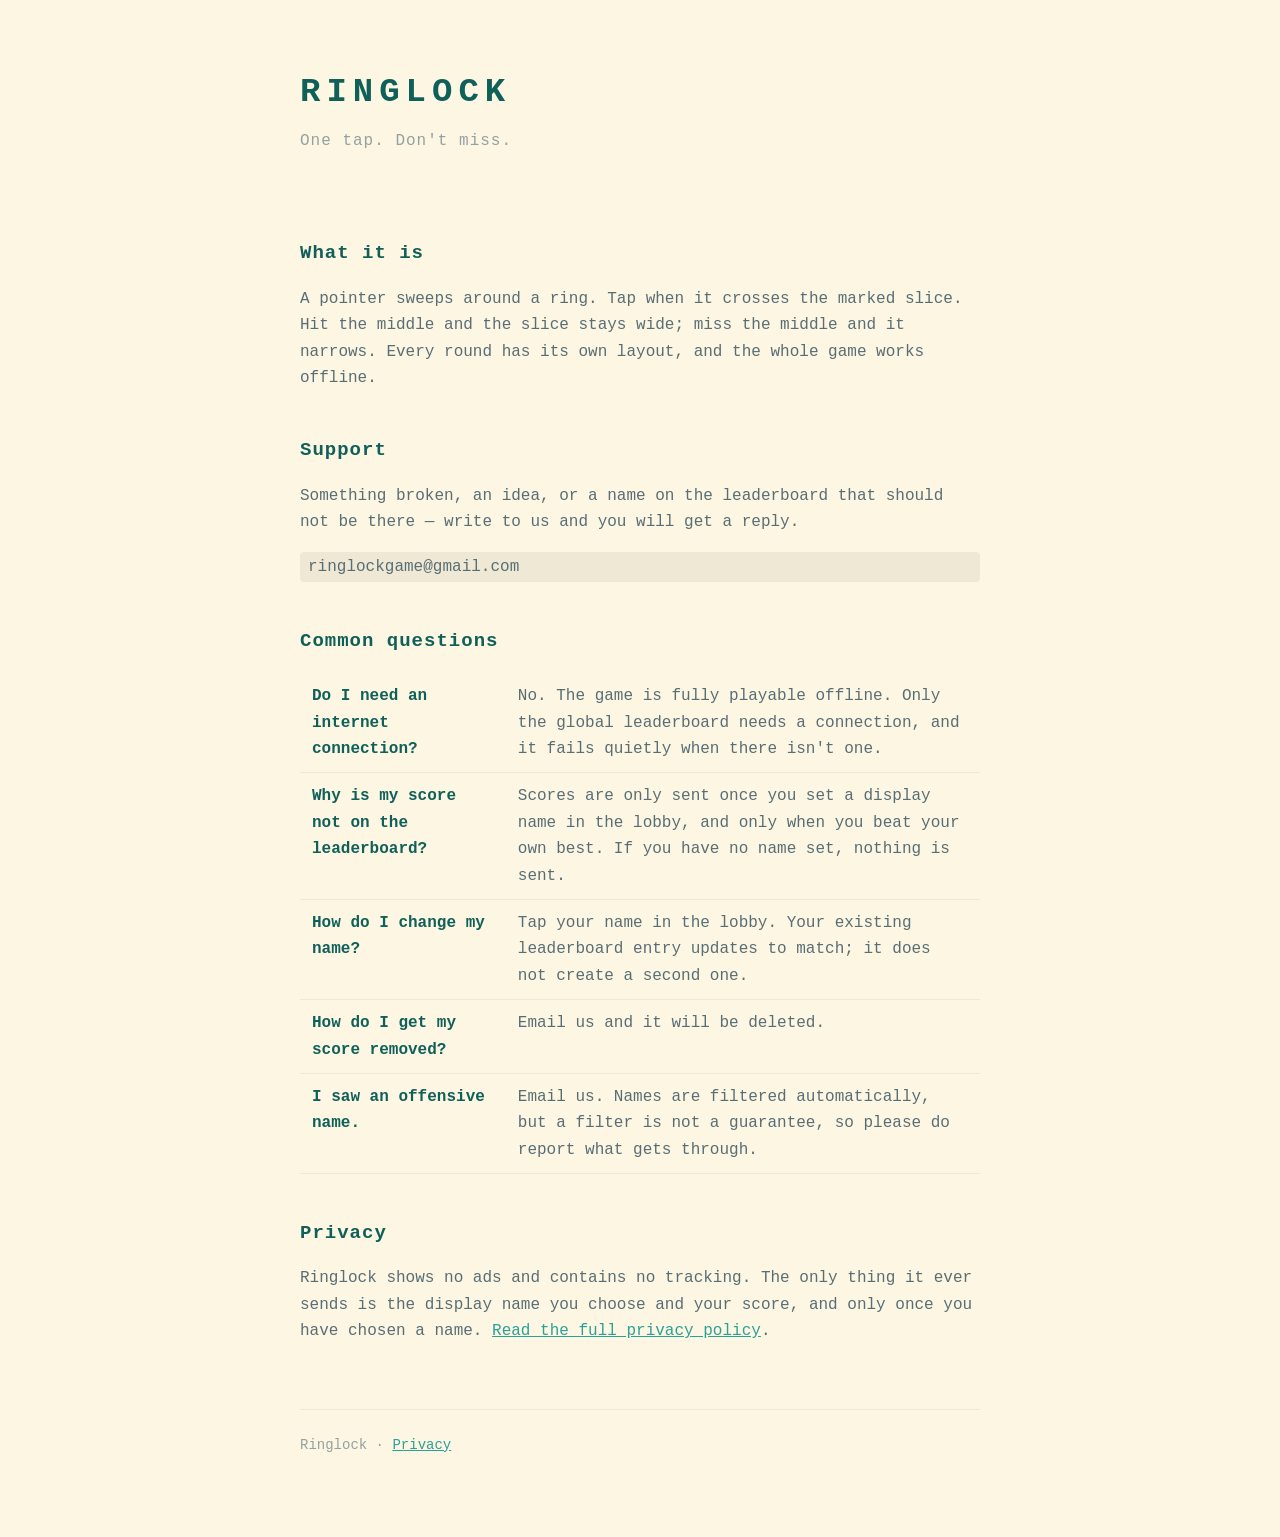
==== index.html @ a2cb0dc0 "site: support and privacy pages Co-Authored-By: Claude Sonnet 5 <noreply@anthropic.com>" ====
<!doctype html>
<html lang="en">
<head>
<meta charset="utf-8">
<meta name="viewport" content="width=device-width, initial-scale=1">
<title>Ringlock — Support</title>
<meta name="description" content="Ringlock is a one-tap timing game. Support and contact.">
<link rel="stylesheet" href="style.css">
</head>
<body>
<main>

<header>
  <h1>RINGLOCK</h1>
  <p class="tag">One tap. Don't miss.</p>
</header>

<h2>What it is</h2>
<p>
  A pointer sweeps around a ring. Tap when it crosses the marked slice.
  Hit the middle and the slice stays wide; miss the middle and it narrows.
  Every round has its own layout, and the whole game works offline.
</p>

<h2>Support</h2>
<p>
  Something broken, an idea, or a name on the leaderboard that should not
  be there — write to us and you will get a reply.
</p>
<p class="mail">ringlockgame@gmail.com</p>

<h2>Common questions</h2>

<table>
  <tr>
    <th>Do I need an internet connection?</th>
    <td>No. The game is fully playable offline. Only the global leaderboard needs a connection, and it fails quietly when there isn't one.</td>
  </tr>
  <tr>
    <th>Why is my score not on the leaderboard?</th>
    <td>Scores are only sent once you set a display name in the lobby, and only when you beat your own best. If you have no name set, nothing is sent.</td>
  </tr>
  <tr>
    <th>How do I change my name?</th>
    <td>Tap your name in the lobby. Your existing leaderboard entry updates to match; it does not create a second one.</td>
  </tr>
  <tr>
    <th>How do I get my score removed?</th>
    <td>Email us and it will be deleted.</td>
  </tr>
  <tr>
    <th>I saw an offensive name.</th>
    <td>Email us. Names are filtered automatically, but a filter is not a guarantee, so please do report what gets through.</td>
  </tr>
</table>

<h2>Privacy</h2>
<p>
  Ringlock shows no ads and contains no tracking. The only thing it ever
  sends is the display name you choose and your score, and only once you
  have chosen a name. <a href="privacy.html">Read the full privacy policy</a>.
</p>

<footer>
  Ringlock &middot; <a href="privacy.html">Privacy</a>
</footer>

</main>
</body>
</html>
---- style.css ----
/* Ringlock sitesi - oyunun paletiyle ayni (Solarized Light).
   Tek dosya, cerceve yok: bir gizlilik politikasinin yuklenmesi icin
   kimsenin megabaytlarca javascript indirmesi gerekmiyor. */
:root {
  --bg:     #fdf6e3;
  --panel:  #eee8d5;
  --ink:    #586e75;
  --dim:    #93a1a1;
  --accent: #10605a;
  --edge:   #2aa198;
}

* { box-sizing: border-box; }

body {
  margin: 0;
  padding: 0 20px 80px;
  background: var(--bg);
  color: var(--ink);
  font-family: ui-monospace, "JetBrains Mono", "SF Mono", Menlo, monospace;
  font-size: 16px;
  line-height: 1.65;
}

main { max-width: 680px; margin: 0 auto; }

header { padding: 64px 0 40px; }

h1 {
  font-size: 34px;
  letter-spacing: 6px;
  margin: 0 0 8px;
  color: var(--accent);
}

.tag { color: var(--dim); margin: 0; letter-spacing: 1px; }

h2 {
  font-size: 19px;
  margin: 44px 0 12px;
  color: var(--accent);
  letter-spacing: 1px;
}

a { color: var(--edge); }

table { border-collapse: collapse; width: 100%; margin: 16px 0; }
th, td {
  text-align: left;
  padding: 10px 12px;
  border-bottom: 1px solid var(--panel);
  vertical-align: top;
}
th { color: var(--accent); font-weight: 600; }

code, .mail {
  background: var(--panel);
  padding: 2px 8px;
  border-radius: 4px;
}

.note {
  background: var(--panel);
  border-left: 3px solid var(--edge);
  padding: 14px 18px;
  margin: 24px 0;
}

footer {
  margin-top: 64px;
  padding-top: 24px;
  border-top: 1px solid var(--panel);
  color: var(--dim);
  font-size: 14px;
}

/* Telefonda okunacak: kenar boslugu ve punto buna gore. */
@media (max-width: 480px) {
  body { font-size: 15px; padding: 0 16px 60px; }
  h1 { font-size: 26px; letter-spacing: 4px; }
  header { padding: 40px 0 28px; }
}
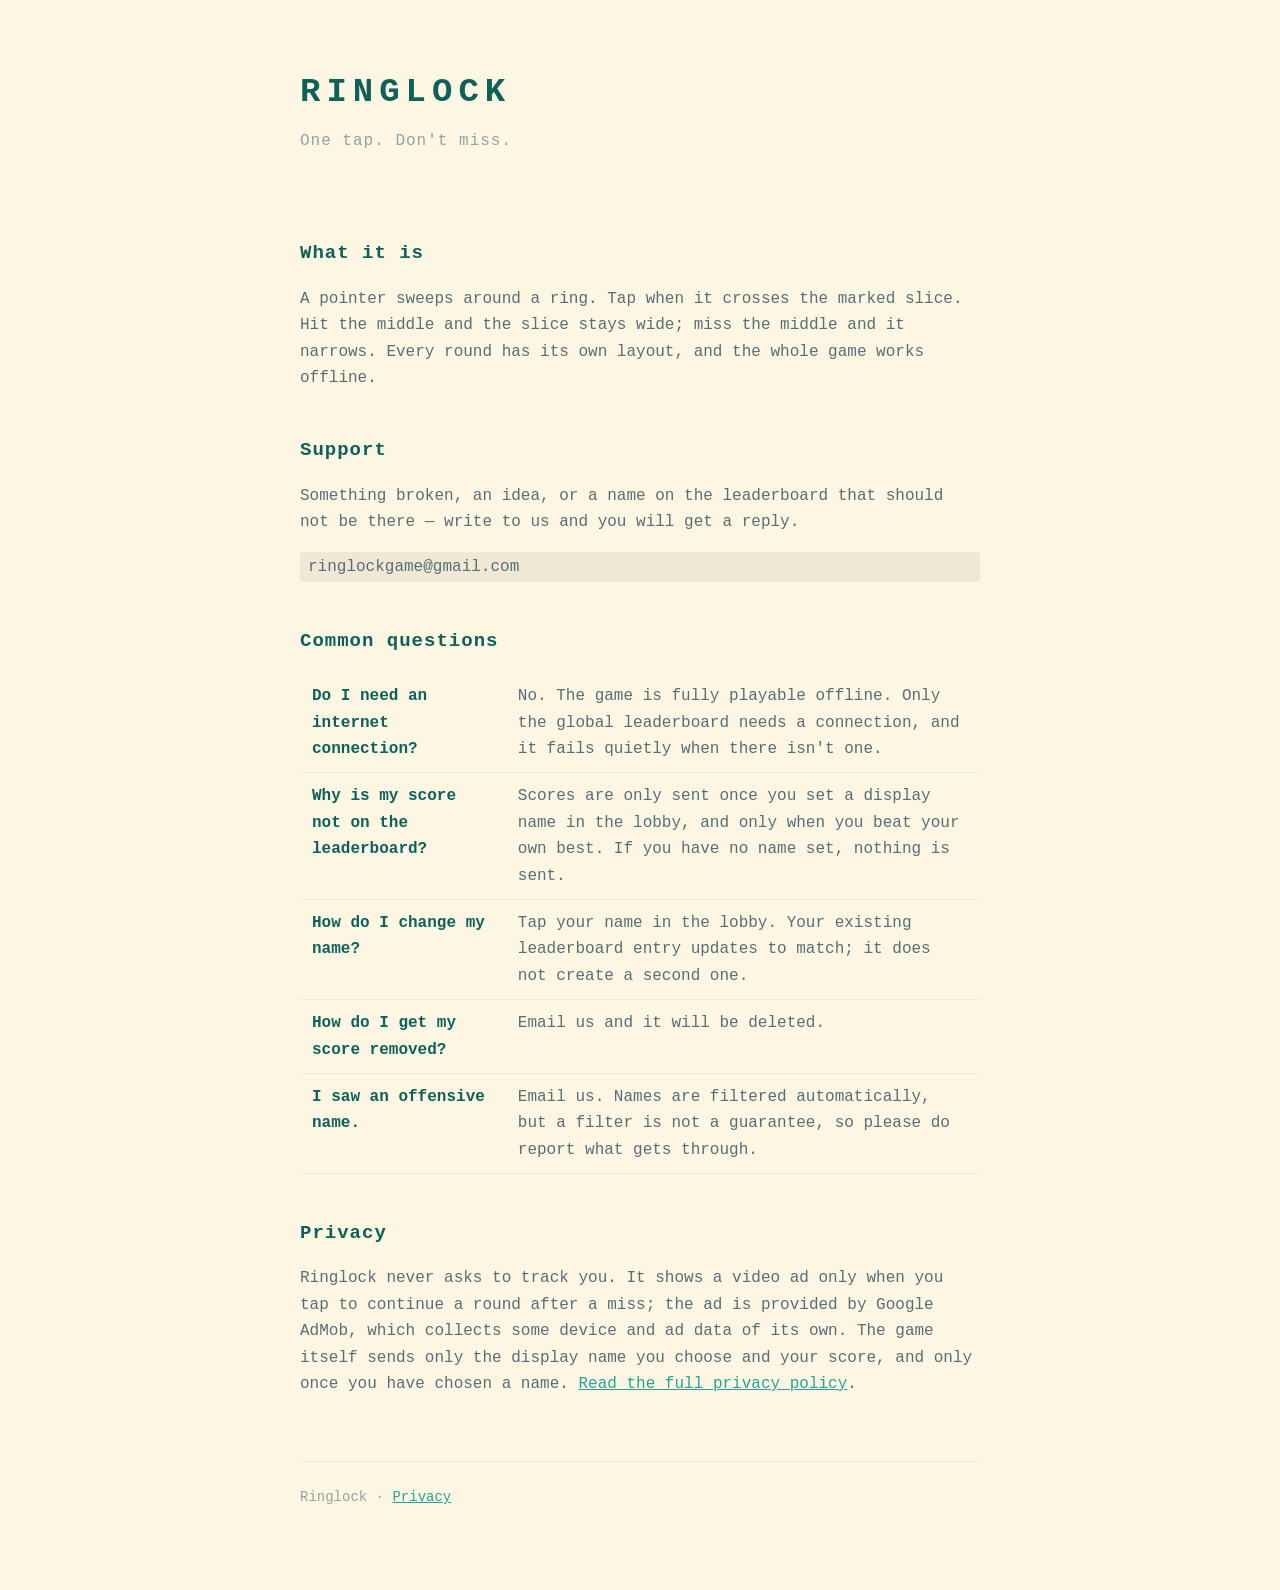
==== commit 37bc784a: "Describe rewarded ads (Google AdMob) and consent in privacy and support pages Co-Authored-By: Claude" ====
--- a/index.html
+++ b/index.html
@@ -56,9 +56,11 @@
 
 <h2>Privacy</h2>
 <p>
-  Ringlock shows no ads and contains no tracking. The only thing it ever
-  sends is the display name you choose and your score, and only once you
-  have chosen a name. <a href="privacy.html">Read the full privacy policy</a>.
+  Ringlock never asks to track you. It shows a video ad only when you tap
+  to continue a round after a miss; the ad is provided by Google AdMob,
+  which collects some device and ad data of its own. The game itself sends
+  only the display name you choose and your score, and only once you have
+  chosen a name. <a href="privacy.html">Read the full privacy policy</a>.
 </p>
 
 <footer>
